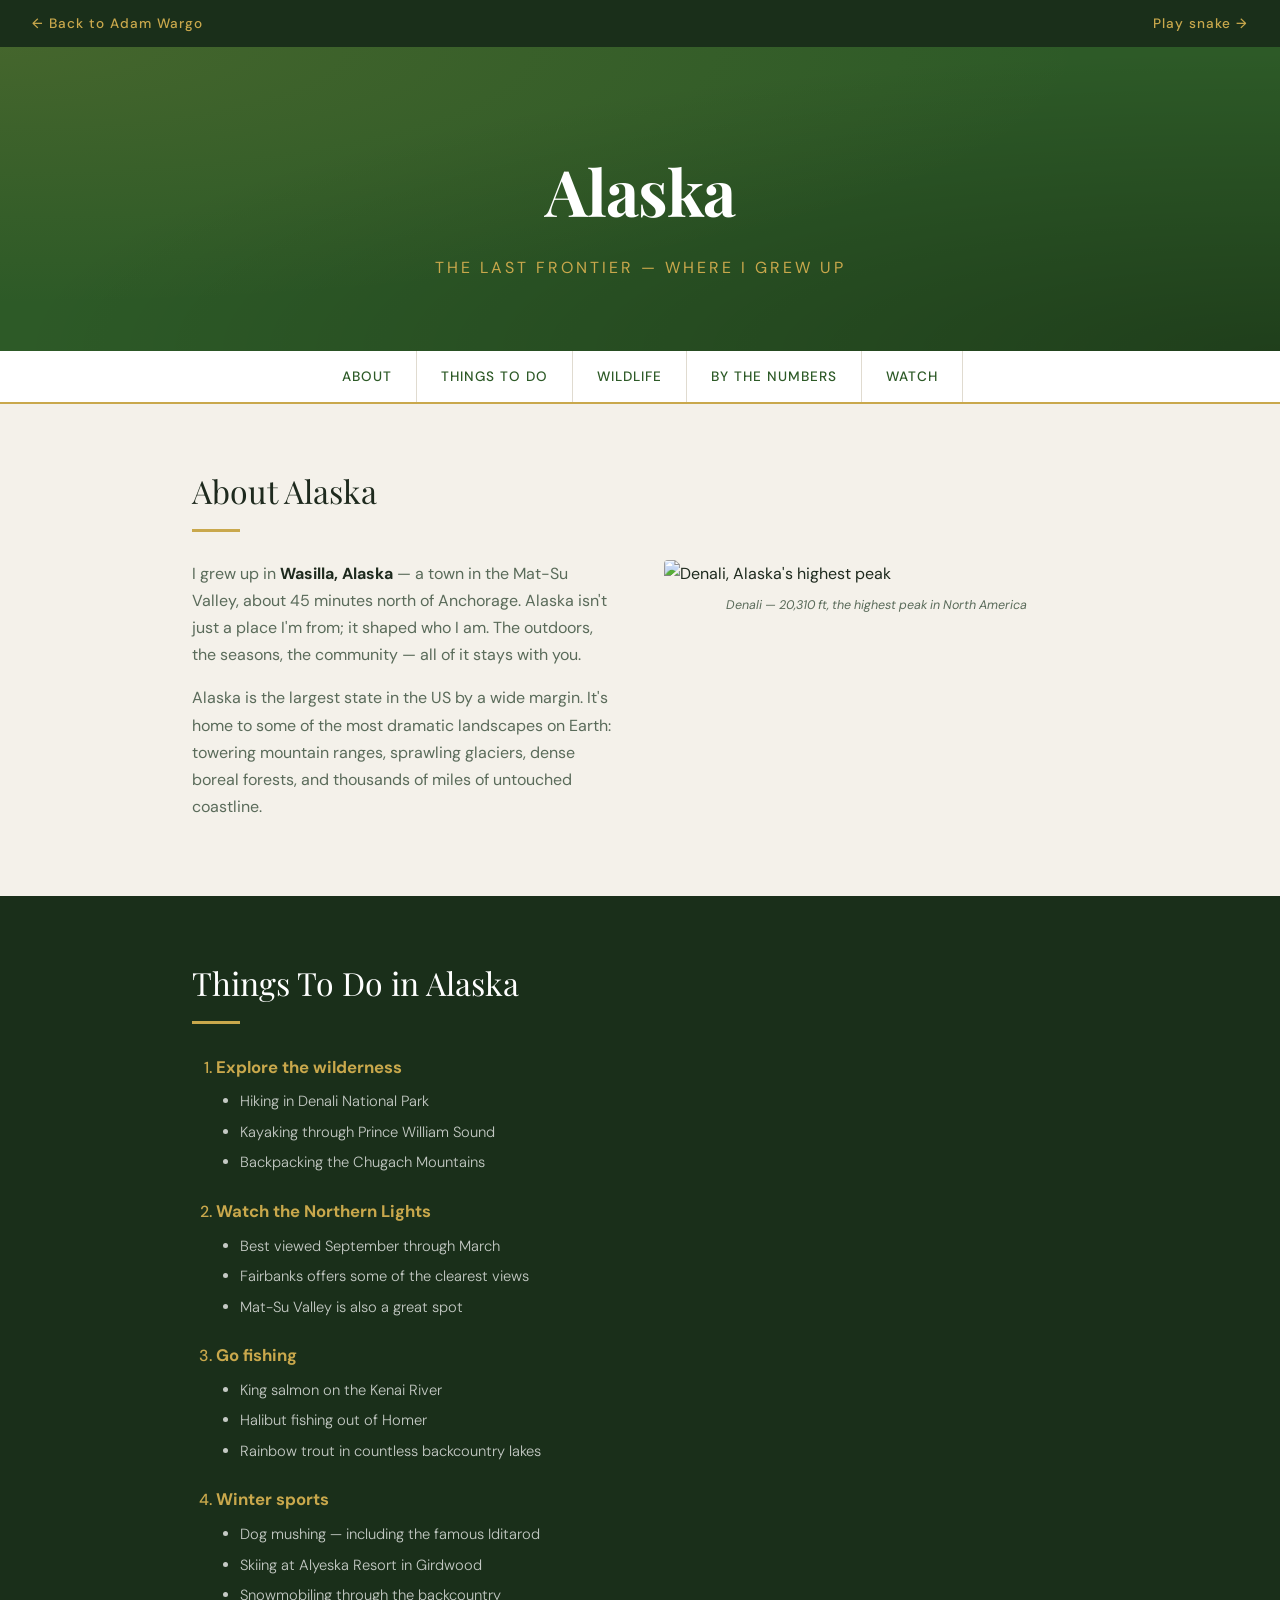
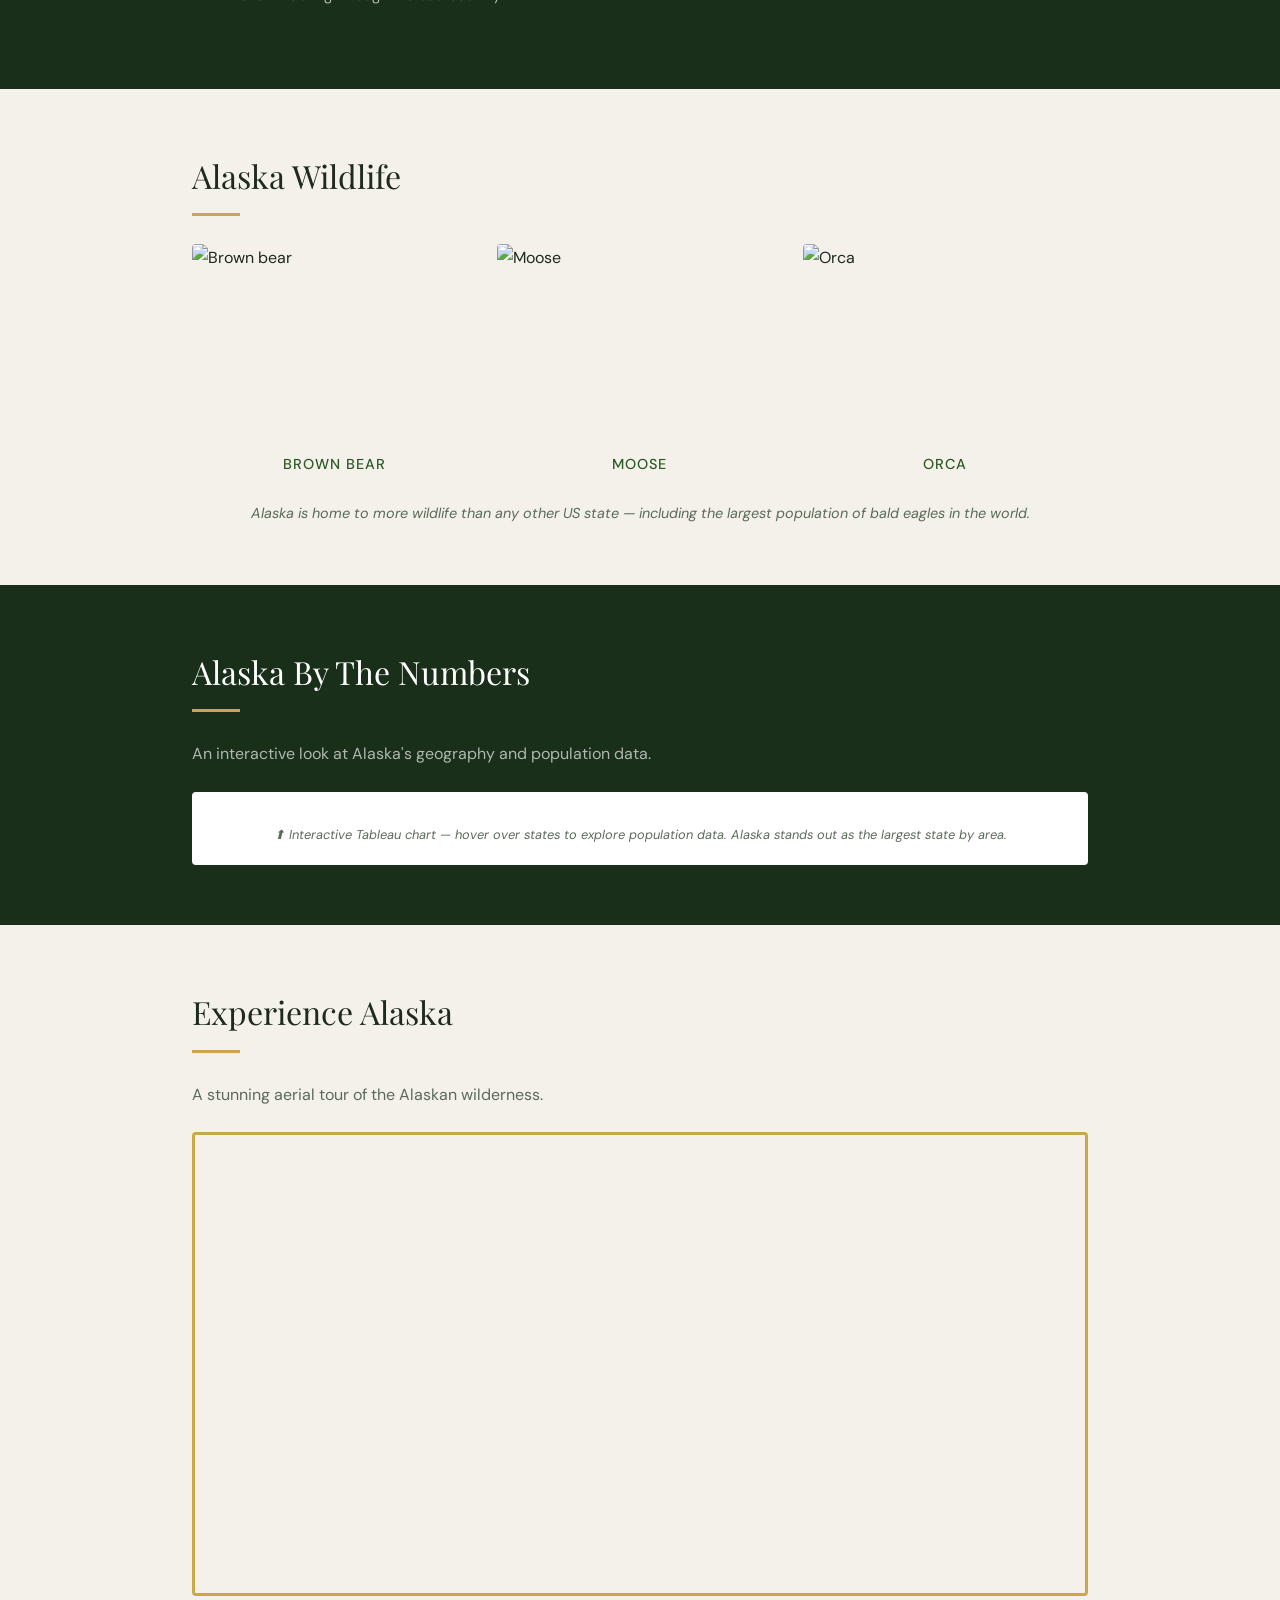
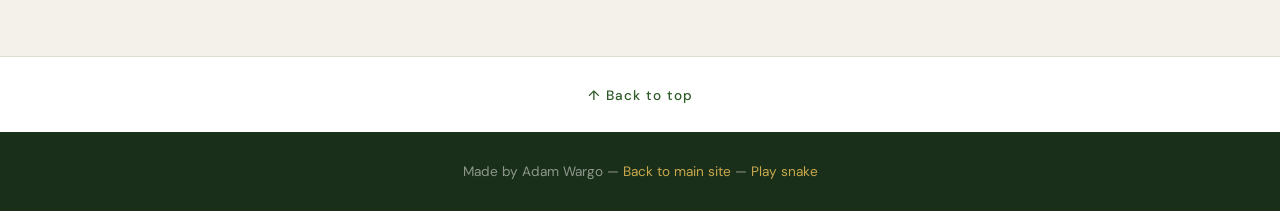
==== scratch.html @ 77967ef4 "Update scratch.html" ====
<!DOCTYPE html>
<html lang="en">
<head>
  <meta charset="UTF-8" />
  <meta name="viewport" content="width=device-width, initial-scale=1.0" />
  <title>Alaska — Adam Wargo</title>
  <link rel="stylesheet" href="scratch.css" />
  <link href="https://fonts.googleapis.com/css2?family=Playfair+Display:wght@400;700&family=DM+Sans:wght@300;400;500&display=swap" rel="stylesheet" />
</head>
<body>

  <!-- Navigation back to professional pages -->
  <div class="topbar">
    <a href="index.html">&larr; Back to Adam Wargo</a>
    <a href="snake.html">Play snake &rarr;</a>
  </div>

  <!-- Hero with custom background color -->
  <div class="hero" id="top">
    <h1>Alaska</h1>
    <p class="hero-sub">The Last Frontier — where I grew up</p>
  </div>

  <!-- On-page anchor nav -->
  <div class="anchor-nav">
    <a href="#about-alaska">About</a>
    <a href="#things-to-do">Things To Do</a>
    <a href="#wildlife">Wildlife</a>
    <a href="#data">By The Numbers</a>
    <a href="#video">Watch</a>
  </div>

  <!-- About section -->
  <div class="content-wrap" id="about-alaska">
    <div class="section-heading">About Alaska</div>

    <div class="intro-grid">
      <div class="intro-text">
        <p>I grew up in <strong>Wasilla, Alaska</strong> — a town in the Mat-Su Valley, about 45 minutes north of Anchorage. Alaska isn't just a place I'm from; it shaped who I am. The outdoors, the seasons, the community — all of it stays with you.</p>
        <p>Alaska is the largest state in the US by a wide margin. It's home to some of the most dramatic landscapes on Earth: towering mountain ranges, sprawling glaciers, dense boreal forests, and thousands of miles of untouched coastline.</p>
      </div>
      <div class="intro-img">
        <img src="https://upload.wikimedia.org/wikipedia/commons/thumb/e/e4/Denali_Mount_McKinley.jpg/1280px-Denali_Mount_McKinley.jpg" alt="Denali, Alaska's highest peak" />
        <div class="img-caption">Denali — 20,310 ft, the highest peak in North America</div>
      </div>
    </div>
  </div>

  <!-- Things to Do — ordered list with embedded unordered list -->
  <div class="dark-section" id="things-to-do">
    <div class="content-wrap">
      <div class="section-heading light">Things To Do in Alaska</div>
      <ol class="main-list">
        <li>
          <strong>Explore the wilderness</strong>
          <ul class="sub-list">
            <li>Hiking in Denali National Park</li>
            <li>Kayaking through Prince William Sound</li>
            <li>Backpacking the Chugach Mountains</li>
          </ul>
        </li>
        <li>
          <strong>Watch the Northern Lights</strong>
          <ul class="sub-list">
            <li>Best viewed September through March</li>
            <li>Fairbanks offers some of the clearest views</li>
            <li>Mat-Su Valley is also a great spot</li>
          </ul>
        </li>
        <li>
          <strong>Go fishing</strong>
          <ul class="sub-list">
            <li>King salmon on the Kenai River</li>
            <li>Halibut fishing out of Homer</li>
            <li>Rainbow trout in countless backcountry lakes</li>
          </ul>
        </li>
        <li>
          <strong>Winter sports</strong>
          <ul class="sub-list">
            <li>Dog mushing — including the famous Iditarod</li>
            <li>Skiing at Alyeska Resort in Girdwood</li>
            <li>Snowmobiling through the backcountry</li>
          </ul>
        </li>
      </ol>
    </div>
  </div>

  <!-- Wildlife section with image -->
  <div class="content-wrap" id="wildlife">
    <div class="section-heading">Alaska Wildlife</div>
    <div class="wildlife-grid">
      <div class="wildlife-card">
        <img src="https://upload.wikimedia.org/wikipedia/commons/thumb/9/9e/Ours_brun_parcanimalierpyrenees_1.jpg/800px-Ours_brun_parcanimalierpyrenees_1.jpg" alt="Brown bear" />
        <div class="wildlife-label">Brown Bear</div>
      </div>
      <div class="wildlife-card">
        <img src="https://upload.wikimedia.org/wikipedia/commons/thumb/1/1c/Bull_moose_in_Anchorage.jpg/800px-Bull_moose_in_Anchorage.jpg" alt="Moose" />
        <div class="wildlife-label">Moose</div>
      </div>
      <div class="wildlife-card">
        <img src="https://upload.wikimedia.org/wikipedia/commons/thumb/5/58/Orca_at_SeaWorld.jpg/800px-Orca_at_SeaWorld.jpg" alt="Orca" />
        <div class="wildlife-label">Orca</div>
      </div>
    </div>
    <p class="text-center-note">Alaska is home to more wildlife than any other US state — including the largest population of bald eagles in the world.</p>
  </div>

  <!-- Tableau embed -->
  <div class="dark-section" id="data">
    <div class="content-wrap">
      <div class="section-heading light">Alaska By The Numbers</div>
      <p class="section-sub light-sub">An interactive look at Alaska's geography and population data.</p>
      <div class="tableau-wrap">
        <div class='tableauPlaceholder' id='viz1' style='position:relative;width:100%;'>
          <noscript>
            <a href='#'><img alt='Alaska' src='https://public.tableau.com/static/images/US/USStatesPopulation/Sheet1/1_rss.png' style='border: none' /></a>
          </noscript>
          <object class='tableauViz' style='display:none;'>
            <param name='host_url' value='https%3A%2F%2Fpublic.tableau.com%2F' />
            <param name='embed_code_version' value='3' />
            <param name='site_root' value='' />
            <param name='name' value='USStatesPopulation/Sheet1' />
            <param name='tabs' value='no' />
            <param name='toolbar' value='yes' />
            <param name='animate_transition' value='yes' />
            <param name='display_static_image' value='yes' />
            <param name='display_spinner' value='yes' />
            <param name='display_overlay' value='yes' />
            <param name='display_count' value='yes' />
          </object>
        </div>
        <script type='text/javascript'>
          var divElement = document.getElementById('viz1');
          var vizElement = divElement.getElementsByTagName('object')[0];
          vizElement.style.width='100%';
          vizElement.style.height='500px';
          var scriptElement = document.createElement('script');
          scriptElement.src = 'https://public.tableau.com/javascripts/api/viz_v1.js';
          vizElement.parentNode.insertBefore(scriptElement, vizElement);
        </script>
        <p class="tableau-note">⬆ Interactive Tableau chart — hover over states to explore population data. Alaska stands out as the largest state by area.</p>
      </div>
    </div>
  </div>

  <!-- YouTube embed -->
  <div class="content-wrap" id="video">
    <div class="section-heading">Experience Alaska</div>
    <p class="section-sub">A stunning aerial tour of the Alaskan wilderness.</p>
    <div class="video-wrap">
      <iframe
        width="100%"
        height="450"
        src="https://www.youtube.com/embed/kgBaxMqFGbI"
        title="Alaska Wilderness Aerial Tour"
        frameborder="0"
        allow="accelerometer; autoplay; clipboard-write; encrypted-media; gyroscope; picture-in-picture"
        allowfullscreen>
      </iframe>
    </div>
  </div>

  <!-- Back to top anchor -->
  <div class="back-top">
    <a href="#top">↑ Back to top</a>
  </div>

  <!-- Footer -->
  <div class="page-footer">
    <p>Made by Adam Wargo &mdash; <a href="index.html">Back to main site</a> &mdash; <a href="snake.html">Play snake</a></p>
  </div>

</body>
</html>
---- scratch.css ----
/* scratch.css — custom stylesheet for Alaska scratch page */
/* Adam Wargo — Web Dev Final Project                      */

/* ── CSS Variables ── */
:root {
  --alaska-dark: #1a2f1a;
  --alaska-green: #2d5a27;
  --alaska-gold: #c9a84c;
  --alaska-snow: #f4f1ea;
  --alaska-text: #1e2a1e;
  --alaska-muted: #5a6b5a;
}

/* ── Base / font-family + font-color ── */
* {
  box-sizing: border-box;
  margin: 0;
  padding: 0;
}

body {
  font-family: 'DM Sans', Georgia, serif;
  background-color: var(--alaska-snow);
  color: var(--alaska-text);
  line-height: 1.7;
}

/* ── Navigation bar ── */
.topbar {
  background-color: var(--alaska-dark);
  display: flex;
  justify-content: space-between;
  padding: 12px 32px;
}

.topbar a {
  color: var(--alaska-gold);
  text-decoration: none;
  font-size: 0.85rem;
  font-weight: 500;
  letter-spacing: 1px;
}

.topbar a:hover {
  color: white;
}

/* ── Hero — custom background color ── */
.hero {
  background-color: var(--alaska-green);
  background-image:
    radial-gradient(ellipse at top left, rgba(201,168,76,0.15) 0%, transparent 60%),
    radial-gradient(ellipse at bottom right, rgba(0,0,0,0.3) 0%, transparent 70%);
  color: white;
  text-align: center;
  padding: 90px 24px 70px;
}

.hero h1 {
  font-family: 'Playfair Display', Georgia, serif;
  font-size: 4rem;
  font-weight: 700;
  letter-spacing: -1px;
  color: white;
}

.hero-sub {
  color: var(--alaska-gold);
  font-size: 1rem;
  letter-spacing: 3px;
  text-transform: uppercase;
  margin-top: 8px;
}

/* ── Anchor navigation ── */
.anchor-nav {
  background-color: white;
  border-bottom: 2px solid var(--alaska-gold);
  display: flex;
  justify-content: center;
  gap: 0;
  flex-wrap: wrap;
  position: sticky;
  top: 0;
  z-index: 100;
}

.anchor-nav a {
  color: var(--alaska-green);
  text-decoration: none;
  padding: 14px 24px;
  font-size: 0.85rem;
  font-weight: 500;
  letter-spacing: 1px;
  text-transform: uppercase;
  border-right: 1px solid #e0dbd0;
  transition: background 0.2s, color 0.2s;
}

.anchor-nav a:hover {
  background-color: var(--alaska-green);
  color: white;
}

/* ── Content wrapper div (positioning block) ── */
.content-wrap {
  max-width: 960px;
  margin: 0 auto;
  padding: 60px 32px;
}

/* ── Dark section div (positioning block) ── */
.dark-section {
  background-color: var(--alaska-dark);
  padding: 8px 0;
}

.dark-section .content-wrap {
  padding-top: 52px;
  padding-bottom: 52px;
}

/* ── Section headings ── */
.section-heading {
  font-family: 'Playfair Display', Georgia, serif;
  font-size: 2rem;
  color: var(--alaska-text);
  margin-bottom: 6px;
}

.section-heading.light {
  color: white;
}

.section-sub {
  color: var(--alaska-muted);
  margin-bottom: 1.5rem;
}

.light-sub {
  color: rgba(255,255,255,0.65);
}

/* ── Gold underline rule ── */
.section-heading::after {
  content: '';
  display: block;
  width: 48px;
  height: 3px;
  background: var(--alaska-gold);
  margin-top: 10px;
  margin-bottom: 28px;
}

/* ── Intro grid div (positioning block) ── */
.intro-grid {
  display: grid;
  grid-template-columns: 1fr 1fr;
  gap: 48px;
  align-items: start;
}

.intro-text p {
  margin-bottom: 1rem;
  color: var(--alaska-muted);
  font-size: 1rem;
}

.intro-text strong {
  color: var(--alaska-text);
}

.intro-img img {
  width: 100%;
  border-radius: 4px;
  display: block;
}

.img-caption {
  font-size: 0.78rem;
  color: var(--alaska-muted);
  margin-top: 8px;
  text-align: center;
  font-style: italic;
}

/* ── Ordered list with nested unordered list ── */
.main-list {
  color: white;
  padding-left: 1.5rem;
  font-size: 1rem;
  line-height: 1.8;
}

.main-list > li {
  margin-bottom: 1.25rem;
  font-weight: 500;
  color: var(--alaska-gold);
}

.main-list > li strong {
  color: var(--alaska-gold);
  font-size: 1.05rem;
}

/* ── Embedded unordered list ── */
.sub-list {
  list-style: disc;
  padding-left: 1.5rem;
  margin-top: 6px;
  color: rgba(255,255,255,0.75);
  font-weight: 300;
  font-size: 0.92rem;
}

.sub-list li {
  margin-bottom: 4px;
}

/* ── Wildlife grid ── */
.wildlife-grid {
  display: grid;
  grid-template-columns: repeat(3, 1fr);
  gap: 20px;
  margin-bottom: 1.5rem;
}

.wildlife-card img {
  width: 100%;
  height: 200px;
  object-fit: cover;
  border-radius: 4px;
  display: block;
}

.wildlife-label {
  text-align: center;
  font-weight: 500;
  color: var(--alaska-green);
  margin-top: 8px;
  font-size: 0.9rem;
  letter-spacing: 1px;
  text-transform: uppercase;
}

.text-center-note {
  text-align: center;
  color: var(--alaska-muted);
  font-style: italic;
  font-size: 0.9rem;
  margin-top: 1rem;
}

/* ── Tableau wrapper ── */
.tableau-wrap {
  background: white;
  border-radius: 4px;
  padding: 20px;
  margin-top: 1.5rem;
}

.tableau-note {
  font-size: 0.8rem;
  color: var(--alaska-muted);
  margin-top: 12px;
  text-align: center;
  font-style: italic;
}

/* ── YouTube video embed ── */
.video-wrap {
  border-radius: 4px;
  overflow: hidden;
  margin-top: 1rem;
  border: 3px solid var(--alaska-gold);
}

/* ── Back to top link ── */
.back-top {
  text-align: center;
  padding: 24px;
  background: white;
  border-top: 1px solid #e0dbd0;
}

.back-top a {
  color: var(--alaska-green);
  text-decoration: none;
  font-size: 0.85rem;
  font-weight: 500;
  letter-spacing: 1px;
}

.back-top a:hover {
  color: var(--alaska-gold);
}

/* ── Page footer ── */
.page-footer {
  background-color: var(--alaska-dark);
  color: rgba(255,255,255,0.5);
  text-align: center;
  padding: 28px;
  font-size: 0.85rem;
}

.page-footer a {
  color: var(--alaska-gold);
  text-decoration: none;
}

/* ── Responsive ── */
@media (max-width: 640px) {
  .intro-grid { grid-template-columns: 1fr; gap: 24px; }
  .wildlife-grid { grid-template-columns: 1fr; }
  .hero h1 { font-size: 2.5rem; }
  .anchor-nav a { padding: 10px 14px; font-size: 0.75rem; }
}
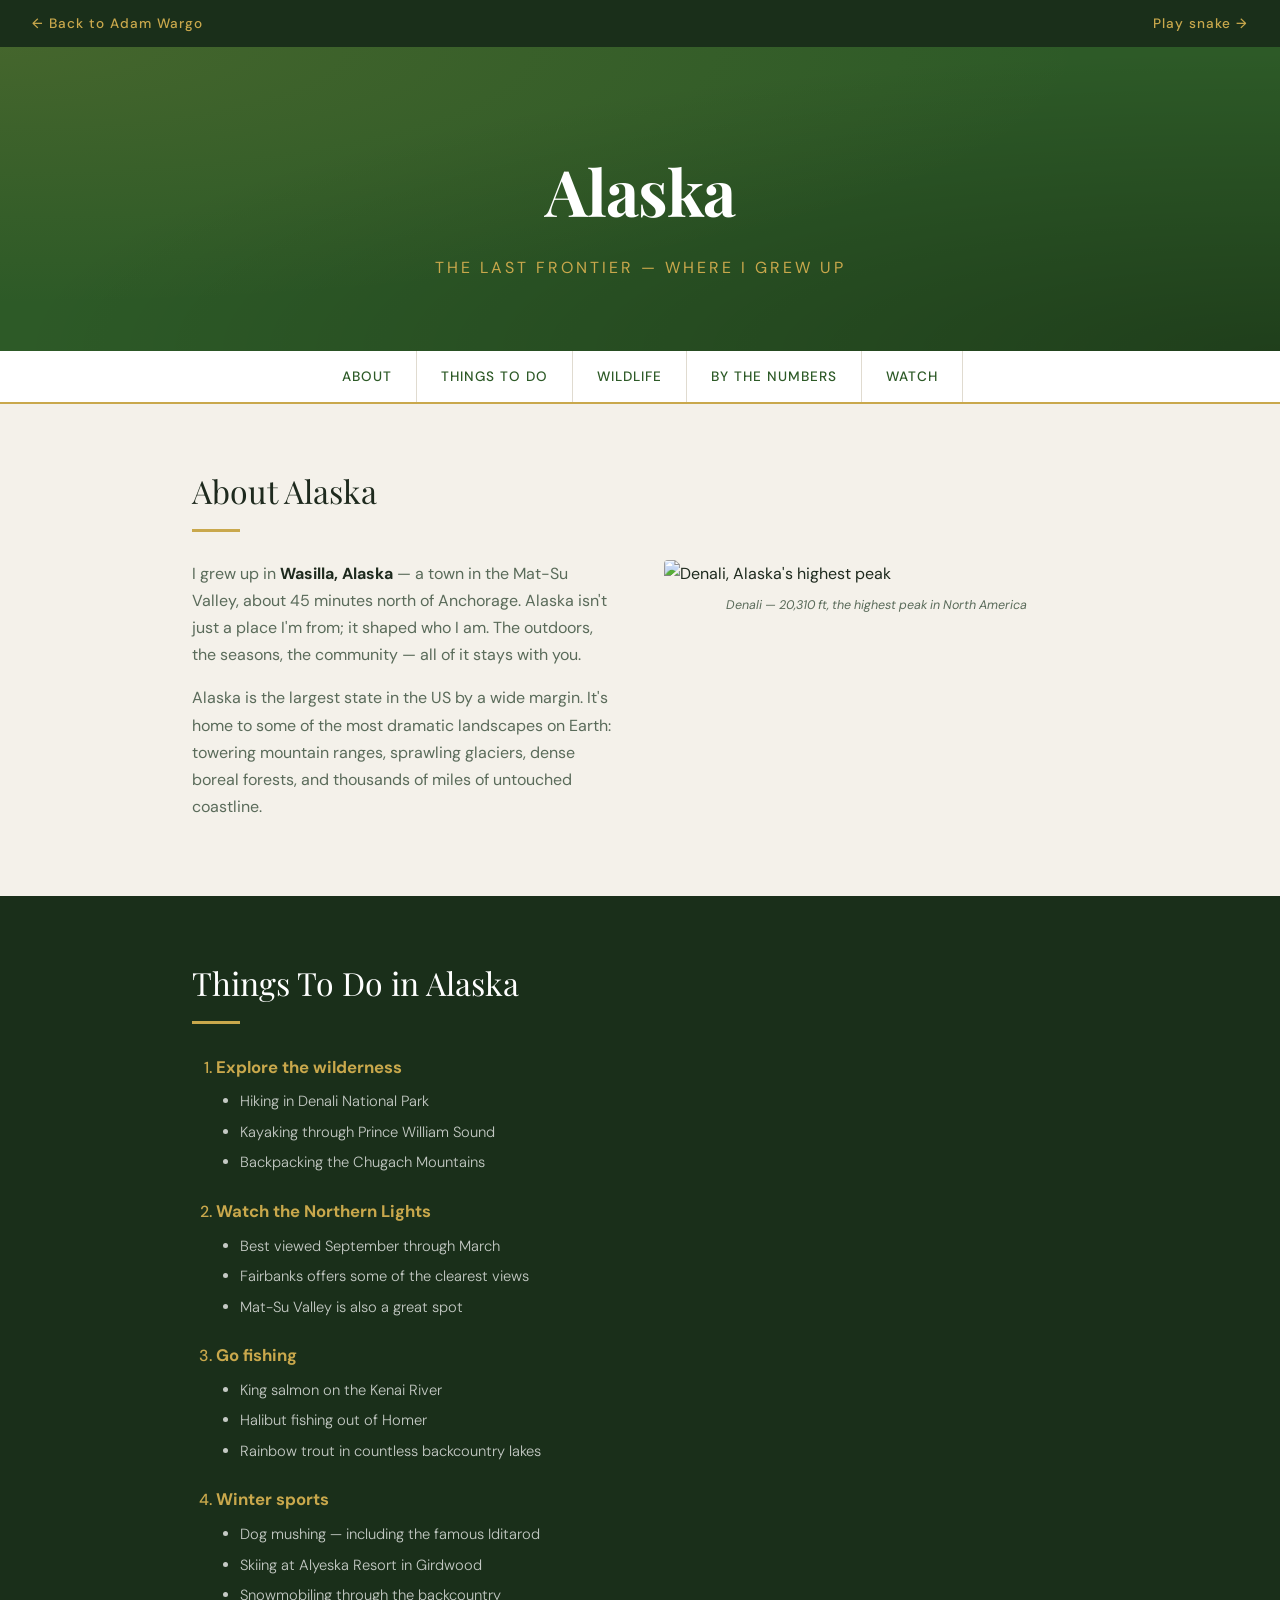
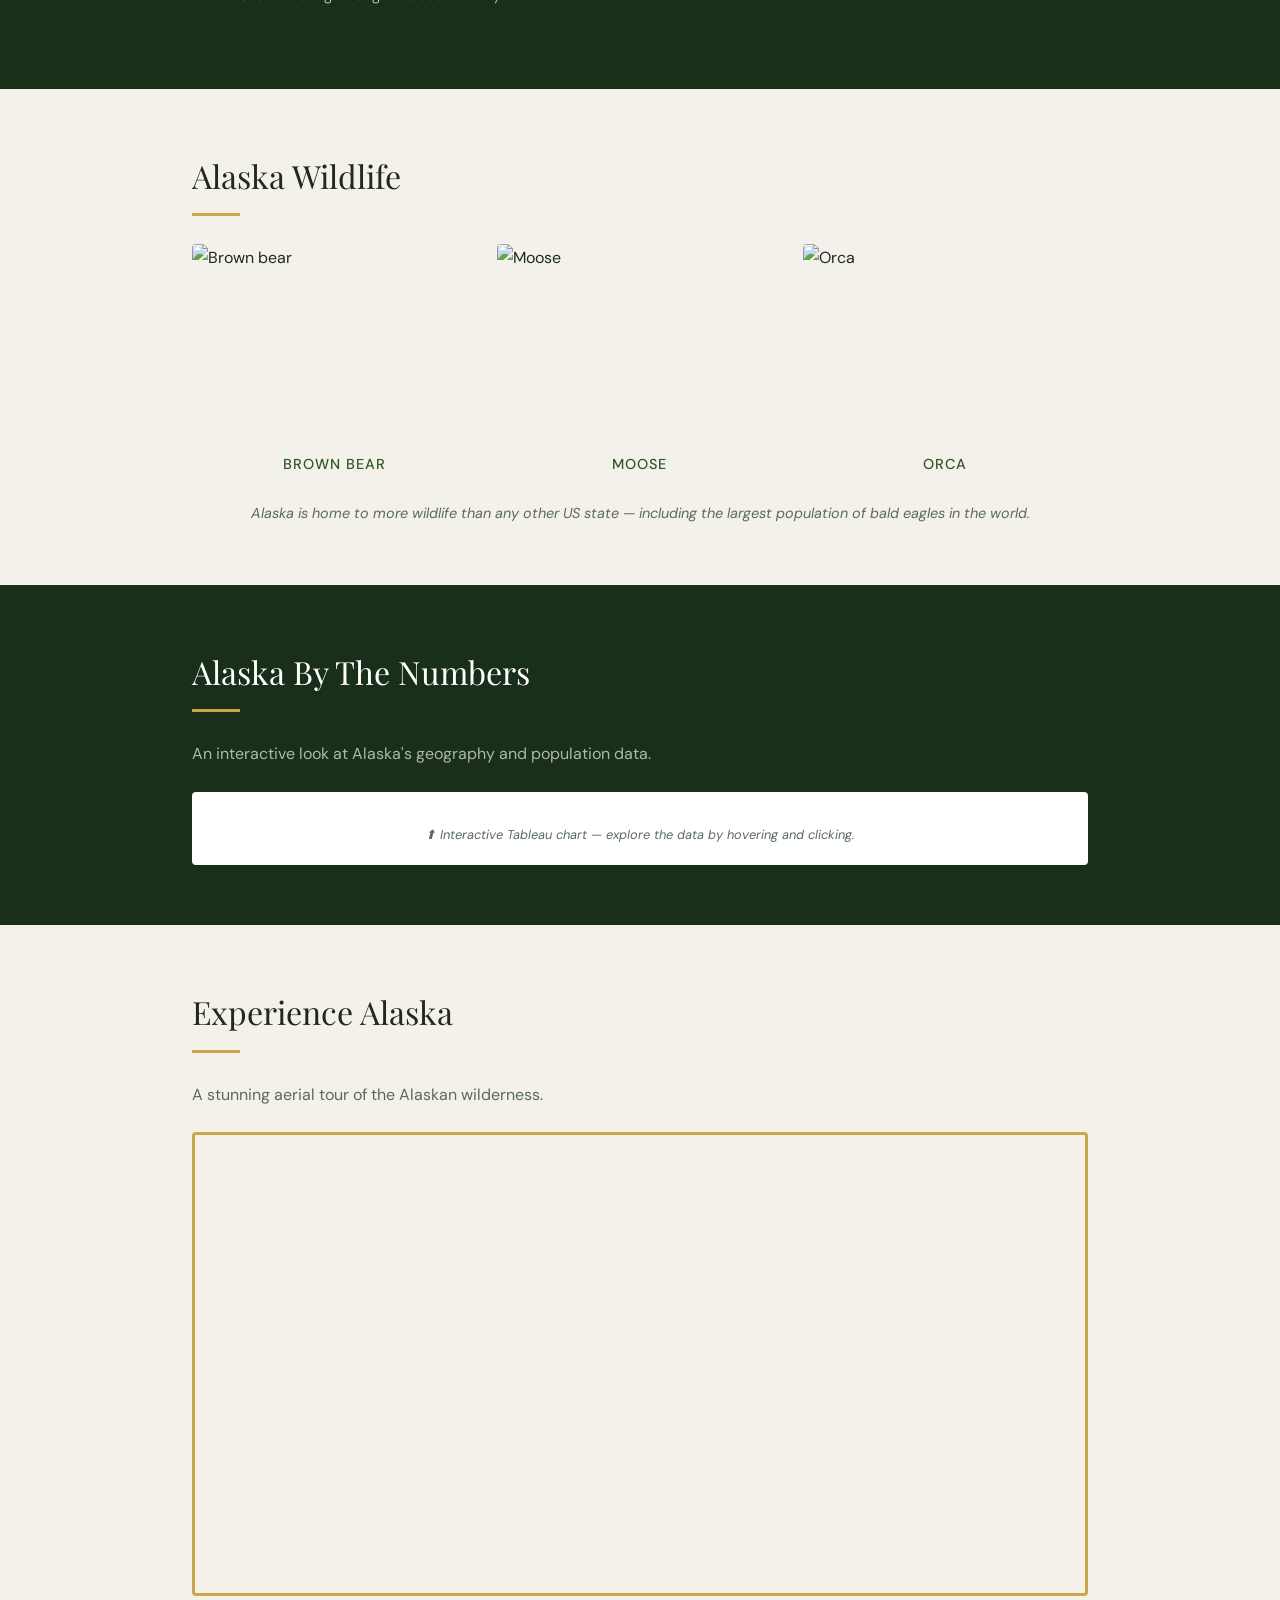
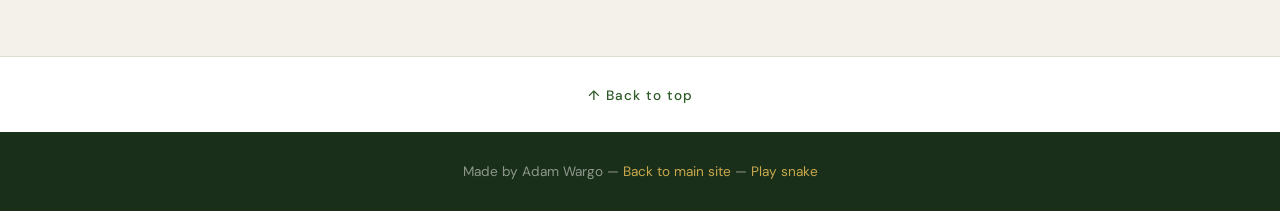
==== commit 71e49804: "Update scratch.html" ====
--- a/scratch.html
+++ b/scratch.html
@@ -9,19 +9,16 @@
 </head>
 <body>
 
-  <!-- Navigation back to professional pages -->
   <div class="topbar">
     <a href="index.html">&larr; Back to Adam Wargo</a>
     <a href="snake.html">Play snake &rarr;</a>
   </div>
 
-  <!-- Hero with custom background color -->
   <div class="hero" id="top">
     <h1>Alaska</h1>
     <p class="hero-sub">The Last Frontier — where I grew up</p>
   </div>
 
-  <!-- On-page anchor nav -->
   <div class="anchor-nav">
     <a href="#about-alaska">About</a>
     <a href="#things-to-do">Things To Do</a>
@@ -30,23 +27,20 @@
     <a href="#video">Watch</a>
   </div>
 
-  <!-- About section -->
   <div class="content-wrap" id="about-alaska">
     <div class="section-heading">About Alaska</div>
-
     <div class="intro-grid">
       <div class="intro-text">
         <p>I grew up in <strong>Wasilla, Alaska</strong> — a town in the Mat-Su Valley, about 45 minutes north of Anchorage. Alaska isn't just a place I'm from; it shaped who I am. The outdoors, the seasons, the community — all of it stays with you.</p>
         <p>Alaska is the largest state in the US by a wide margin. It's home to some of the most dramatic landscapes on Earth: towering mountain ranges, sprawling glaciers, dense boreal forests, and thousands of miles of untouched coastline.</p>
       </div>
       <div class="intro-img">
-        <img src="https://upload.wikimedia.org/wikipedia/commons/thumb/e/e4/Denali_Mount_McKinley.jpg/1280px-Denali_Mount_McKinley.jpg" alt="Denali, Alaska's highest peak" />
+        <img src="https://upload.wikimedia.org/wikipedia/commons/f/f0/0627_-_mckinley.jpg" alt="Denali, Alaska's highest peak" />
         <div class="img-caption">Denali — 20,310 ft, the highest peak in North America</div>
       </div>
     </div>
   </div>
 
-  <!-- Things to Do — ordered list with embedded unordered list -->
   <div class="dark-section" id="things-to-do">
     <div class="content-wrap">
       <div class="section-heading light">Things To Do in Alaska</div>
@@ -87,65 +81,67 @@
     </div>
   </div>
 
-  <!-- Wildlife section with image -->
   <div class="content-wrap" id="wildlife">
     <div class="section-heading">Alaska Wildlife</div>
     <div class="wildlife-grid">
       <div class="wildlife-card">
-        <img src="https://upload.wikimedia.org/wikipedia/commons/thumb/9/9e/Ours_brun_parcanimalierpyrenees_1.jpg/800px-Ours_brun_parcanimalierpyrenees_1.jpg" alt="Brown bear" />
+        <img src="https://en.wikipedia.org/wiki/Brown_bear#/media/File:2010-kodiak-bear-1.jpg" alt="Brown bear" />
         <div class="wildlife-label">Brown Bear</div>
       </div>
       <div class="wildlife-card">
-        <img src="https://upload.wikimedia.org/wikipedia/commons/thumb/1/1c/Bull_moose_in_Anchorage.jpg/800px-Bull_moose_in_Anchorage.jpg" alt="Moose" />
+        <img src="https://upload.wikimedia.org/wikipedia/commons/f/fa/Moose_in_Grand_Teton_National_Park_3_%288007698498%29.jpg" alt="Moose" />
         <div class="wildlife-label">Moose</div>
       </div>
       <div class="wildlife-card">
-        <img src="https://upload.wikimedia.org/wikipedia/commons/thumb/5/58/Orca_at_SeaWorld.jpg/800px-Orca_at_SeaWorld.jpg" alt="Orca" />
+        <img src="https://upload.wikimedia.org/wikipedia/commons/3/37/Killerwhales_jumping.jpg" alt="Orca" />
         <div class="wildlife-label">Orca</div>
       </div>
     </div>
     <p class="text-center-note">Alaska is home to more wildlife than any other US state — including the largest population of bald eagles in the world.</p>
   </div>
 
-  <!-- Tableau embed -->
   <div class="dark-section" id="data">
     <div class="content-wrap">
       <div class="section-heading light">Alaska By The Numbers</div>
       <p class="section-sub light-sub">An interactive look at Alaska's geography and population data.</p>
       <div class="tableau-wrap">
-        <div class='tableauPlaceholder' id='viz1' style='position:relative;width:100%;'>
+        <div class='tableauPlaceholder' id='viz1776318216505' style='position:relative;width:100%;'>
           <noscript>
-            <a href='#'><img alt='Alaska' src='https://public.tableau.com/static/images/US/USStatesPopulation/Sheet1/1_rss.png' style='border: none' /></a>
+            <a href='#'><img alt=' ' src='https://public.tableau.com/static/images/X4/X4MSZ3JN8/1_rss.png' style='border: none' /></a>
           </noscript>
           <object class='tableauViz' style='display:none;'>
             <param name='host_url' value='https%3A%2F%2Fpublic.tableau.com%2F' />
             <param name='embed_code_version' value='3' />
-            <param name='site_root' value='' />
-            <param name='name' value='USStatesPopulation/Sheet1' />
-            <param name='tabs' value='no' />
+            <param name='path' value='shared/X4MSZ3JN8' />
             <param name='toolbar' value='yes' />
+            <param name='static_image' value='https://public.tableau.com/static/images/X4/X4MSZ3JN8/1.png' />
             <param name='animate_transition' value='yes' />
             <param name='display_static_image' value='yes' />
             <param name='display_spinner' value='yes' />
             <param name='display_overlay' value='yes' />
             <param name='display_count' value='yes' />
+            <param name='language' value='en-US' />
           </object>
         </div>
         <script type='text/javascript'>
-          var divElement = document.getElementById('viz1');
+          var divElement = document.getElementById('viz1776318216505');
           var vizElement = divElement.getElementsByTagName('object')[0];
-          vizElement.style.width='100%';
-          vizElement.style.height='500px';
+          if (divElement.offsetWidth > 800) {
+            vizElement.style.width='1366px'; vizElement.style.height='850px';
+          } else if (divElement.offsetWidth > 500) {
+            vizElement.style.width='1366px'; vizElement.style.height='850px';
+          } else {
+            vizElement.style.width='100%'; vizElement.style.height='2500px';
+          }
           var scriptElement = document.createElement('script');
           scriptElement.src = 'https://public.tableau.com/javascripts/api/viz_v1.js';
           vizElement.parentNode.insertBefore(scriptElement, vizElement);
         </script>
-        <p class="tableau-note">⬆ Interactive Tableau chart — hover over states to explore population data. Alaska stands out as the largest state by area.</p>
+        <p class="tableau-note">⬆ Interactive Tableau chart — explore the data by hovering and clicking.</p>
       </div>
     </div>
   </div>
 
-  <!-- YouTube embed -->
   <div class="content-wrap" id="video">
     <div class="section-heading">Experience Alaska</div>
     <p class="section-sub">A stunning aerial tour of the Alaskan wilderness.</p>
@@ -153,7 +149,7 @@
       <iframe
         width="100%"
         height="450"
-        src="https://www.youtube.com/embed/kgBaxMqFGbI"
+        src="https://www.youtube.com/embed/vyJgNw6CYgE"
         title="Alaska Wilderness Aerial Tour"
         frameborder="0"
         allow="accelerometer; autoplay; clipboard-write; encrypted-media; gyroscope; picture-in-picture"
@@ -162,12 +158,10 @@
     </div>
   </div>
 
-  <!-- Back to top anchor -->
   <div class="back-top">
     <a href="#top">↑ Back to top</a>
   </div>
 
-  <!-- Footer -->
   <div class="page-footer">
     <p>Made by Adam Wargo &mdash; <a href="index.html">Back to main site</a> &mdash; <a href="snake.html">Play snake</a></p>
   </div>
